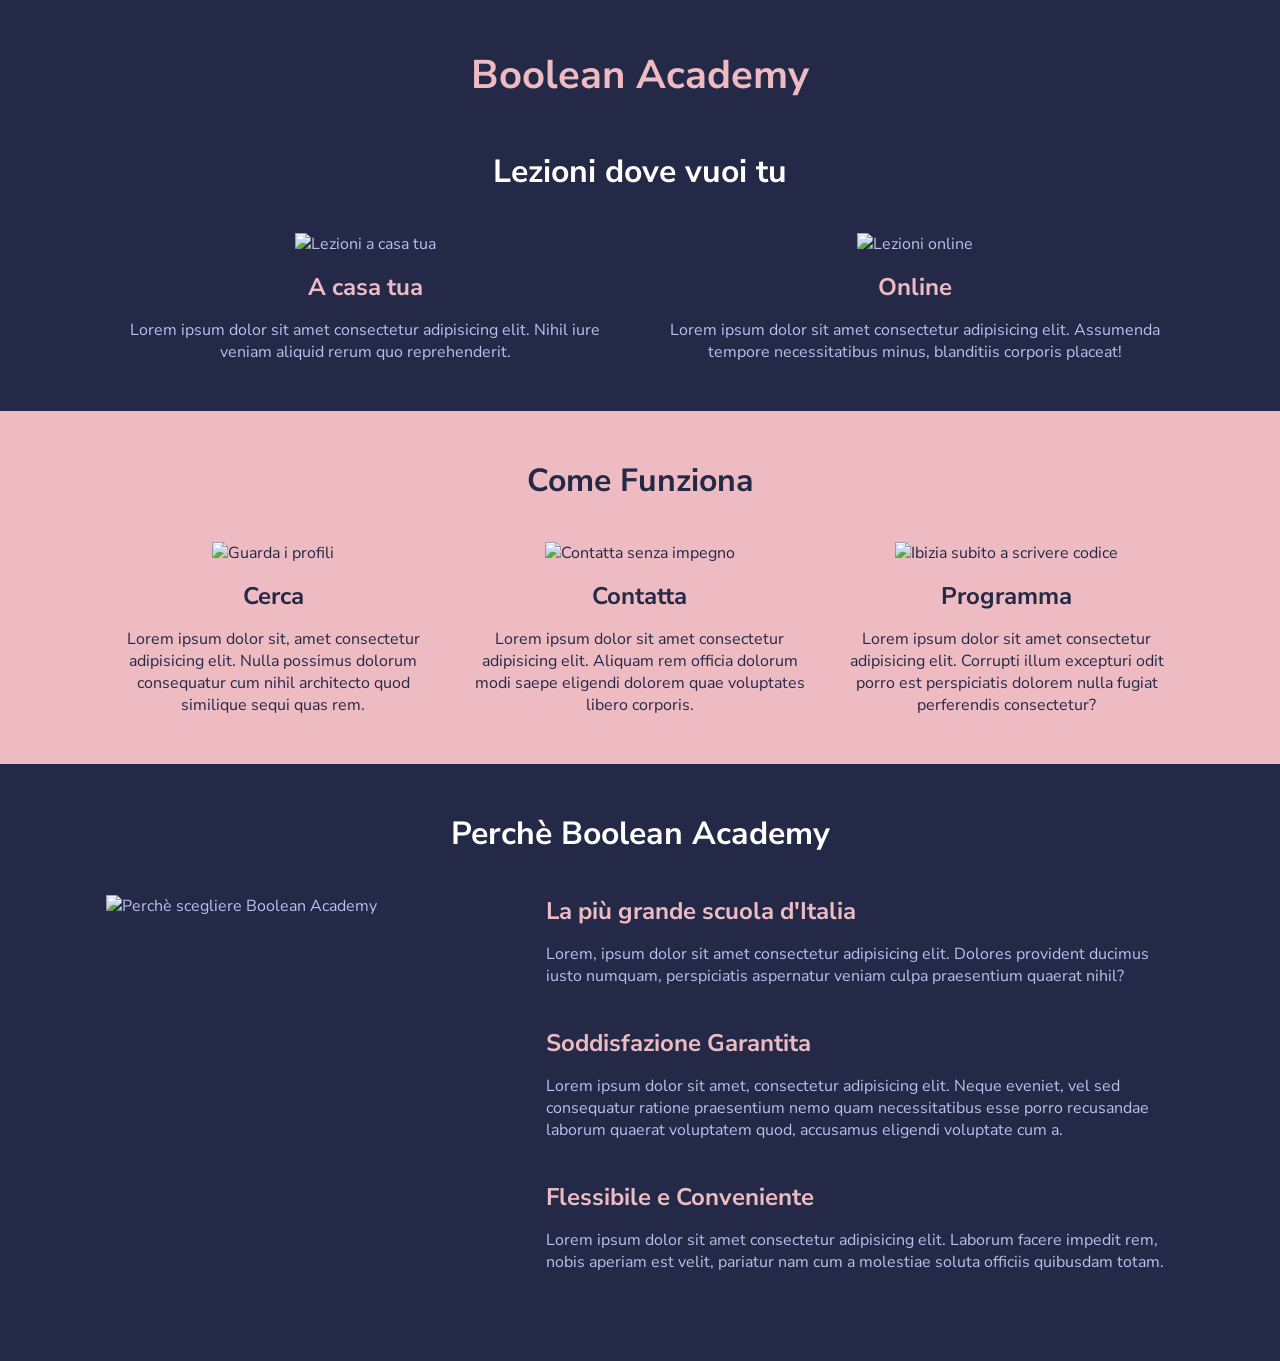
==== index.html @ 01a61bfc "link al file contente le Media Queries" ====
<!DOCTYPE html>
<html>
    <head>
        <meta charset="utf-8" />
        <title>Boolean Academy</title>
        <!-- Fonts -->
        <link
            href="https://fonts.googleapis.com/css2?family=Nunito+Sans:wght@400;700&display=swap"
            rel="stylesheet"
        />
        <!-- Main Styles -->
        <link rel="stylesheet" href="./style.css" />
        <link rel="stylesheet" href="./responsive.css">
    </head>
    <body>
        <!--
            Site Header
         -->
        <header class="site-header">
            <h1 class="text-center">Boolean Academy</h1>
        </header>

        <!--
            Main Contents
         -->
        <main>
            <!--
            Lessons Section
            -->
            <section class="lessons text-center">
                <div class="container">
                    <h2>Lezioni dove vuoi tu</h2>
                    <div class="row">
                        <div class="col">
                            <div class="card">
                                <img
                                    src="./img/home.svg"
                                    alt="Lezioni a casa tua"
                                />
                                <h3 class="title">A casa tua</h3>
                                <p class="text">
                                    Lorem ipsum dolor sit amet consectetur adipisicing elit. Nihil iure veniam aliquid rerum quo reprehenderit.
                                </p>
                            </div>
                        </div>
                        <div class="col">
                            <div class="card">
                                <img
                                    src="./img/online.svg"
                                    alt="Lezioni online"
                                />
                                <h3 class="title">Online</h3>
                                <p class="text">
                                    Lorem ipsum dolor sit amet consectetur adipisicing elit. Assumenda tempore necessitatibus minus, blanditiis corporis placeat!
                                </p>
                            </div>
                        </div>
                    </div>
                </div>
            </section>

            <!--
            Steps Section
            -->
            <section class="steps text-center">
                <div class="container">
                    <h2>Come Funziona</h2>
                    <div class="row">
                        <div class="col">
                            <div class="card">
                                <img
                                    src="./img/search.svg"
                                    alt="Guarda i profili"
                                />
                                <h3 class="title">Cerca</h3>
                                <p class="text">
                                    Lorem ipsum dolor sit, amet consectetur adipisicing elit. Nulla possimus dolorum consequatur cum nihil architecto quod similique sequi quas rem.
                                </p>
                            </div>
                        </div>
                        <div class="col">
                            <div class="card">
                                <img
                                    src="./img/contact.svg"
                                    alt="Contatta senza impegno"
                                />
                                <h3 class="title">Contatta</h3>
                                <p class="text">
                                    Lorem ipsum dolor sit amet consectetur adipisicing elit. Aliquam rem officia dolorum modi saepe eligendi dolorem quae voluptates libero corporis.
                                </p>
                            </div>
                        </div>
                        <div class="col">
                            <div class="card">
                                <img
                                    src="./img/code.svg"
                                    alt="Ibizia subito a scrivere codice"
                                />
                                <h3 class="title">Programma</h3>
                                <p class="text">
                                    Lorem ipsum dolor sit amet consectetur adipisicing elit. Corrupti illum excepturi odit porro est perspiciatis dolorem nulla fugiat perferendis consectetur?
                                </p>
                            </div>
                        </div>
                    </div>
                </div>
            </section>

            <!--
            Why Us Section
            -->
            <section class="why-us">
                <div class="container">
                    <h2 class="text-center">Perchè Boolean Academy</h2>
                    <div class="row">
                        <div class="col col-left">
                            <img
                                src="./img/why.svg"
                                alt="Perchè scegliere Boolean Academy"
                            />
                        </div>
                        <div class="col col-right">
                            <ul>
                                <li>
                                    <h3>La più grande scuola d'Italia</h3>
                                    <p>
                                        Lorem, ipsum dolor sit amet consectetur adipisicing elit. Dolores provident ducimus iusto numquam, perspiciatis aspernatur veniam culpa praesentium quaerat nihil?
                                    </p>
                                </li>
                                <li>
                                    <h3>Soddisfazione Garantita</h3>
                                    <p>
                                        Lorem ipsum dolor sit amet, consectetur adipisicing elit. Neque eveniet, vel sed consequatur ratione praesentium nemo quam necessitatibus esse porro recusandae laborum quaerat voluptatem quod, accusamus eligendi voluptate cum a.
                                    </p>
                                </li>
                                <li>
                                    <h3>Flessibile e Conveniente</h3>
                                    <p>
                                        Lorem ipsum dolor sit amet consectetur adipisicing elit. Laborum facere impedit rem, nobis aperiam est velit, pariatur nam cum a molestiae soluta officiis quibusdam totam.
                                    </p>
                                </li>
                            </ul>
                        </div>
                    </div>
                </div>
            </section>
        </main>
    </body>
</html>
---- style.css ----
/*************************************************
    GENERAL STYLES
 *************************************************/
 *,
 *::before,
 *::after {
     margin: 0;
     padding: 0;
     box-sizing: border-box;
 }
 
 body {
     font-family: 'Nunito Sans', sans-serif;
     color: #b8c1ec;
     background: #232946;
 }
 
 h1,
 h2,
 h3 {
     color: #eebbc3;
 }
 
 h1 {
     margin-bottom: 3rem;
     font-size: 2.5rem;
 }
 
 h2 {
     margin-bottom: 2.5rem;
     font-size: 2rem;
     color: #fffffe;
 }
 
 h3 {
     margin-bottom: 1rem;
     font-size: 1.5rem;
 }
 
 img {
     max-width: 100%;
 }
 
 /************************************************
     UTILITIES
  ************************************************/
 
 /* LAYOUT */
 .container {
     width: 1140px;
     margin: 0 auto;
     padding: 0 20px;
 }
 
 .row {
     display: flex;
 }
 
 .col {
     padding-left: 1rem;
     padding-right: 1rem;
 }
 
 /* TEXT */
 .text-center {
     text-align: center;
 }
 
 /************************************************
     SITE SECTIONS
  ************************************************/
 
 /* HEADER */
 .site-header {
     margin-top: 3rem;
 }
 
 /* LESSONS SECTION */
 .lessons .col {
     width: 50%;
 }
 
 .lessons .col img {
     height: 200px;
     margin-bottom: 1rem;
 }
 
 /* STEPS SECTION */
 .steps {
     margin: 3rem 0;
     padding: 3rem 0;
     color: #232946;
     background: #eebbc3;
 }
 
 .steps h2,
 .steps h3 {
     color: #232946;
 }
 
 .steps .col {
     width: calc(100% / 3);
 }
 
 .steps .col img {
     height: 200px;
     margin-bottom: 1rem;
 }
 
 /* WHY US SECTION */
 .why-us {
     margin-bottom: 3rem;
 }
 .why-us .col-left {
     width: 40%;
 }
 
 .why-us .col-right {
     width: 60%;
 }
 
 .why-us li {
     list-style: none;
     margin-bottom: 2.5rem;
 }
 
 /************************************************
     SOLUZIONE RESPONSIVE
  ************************************************/
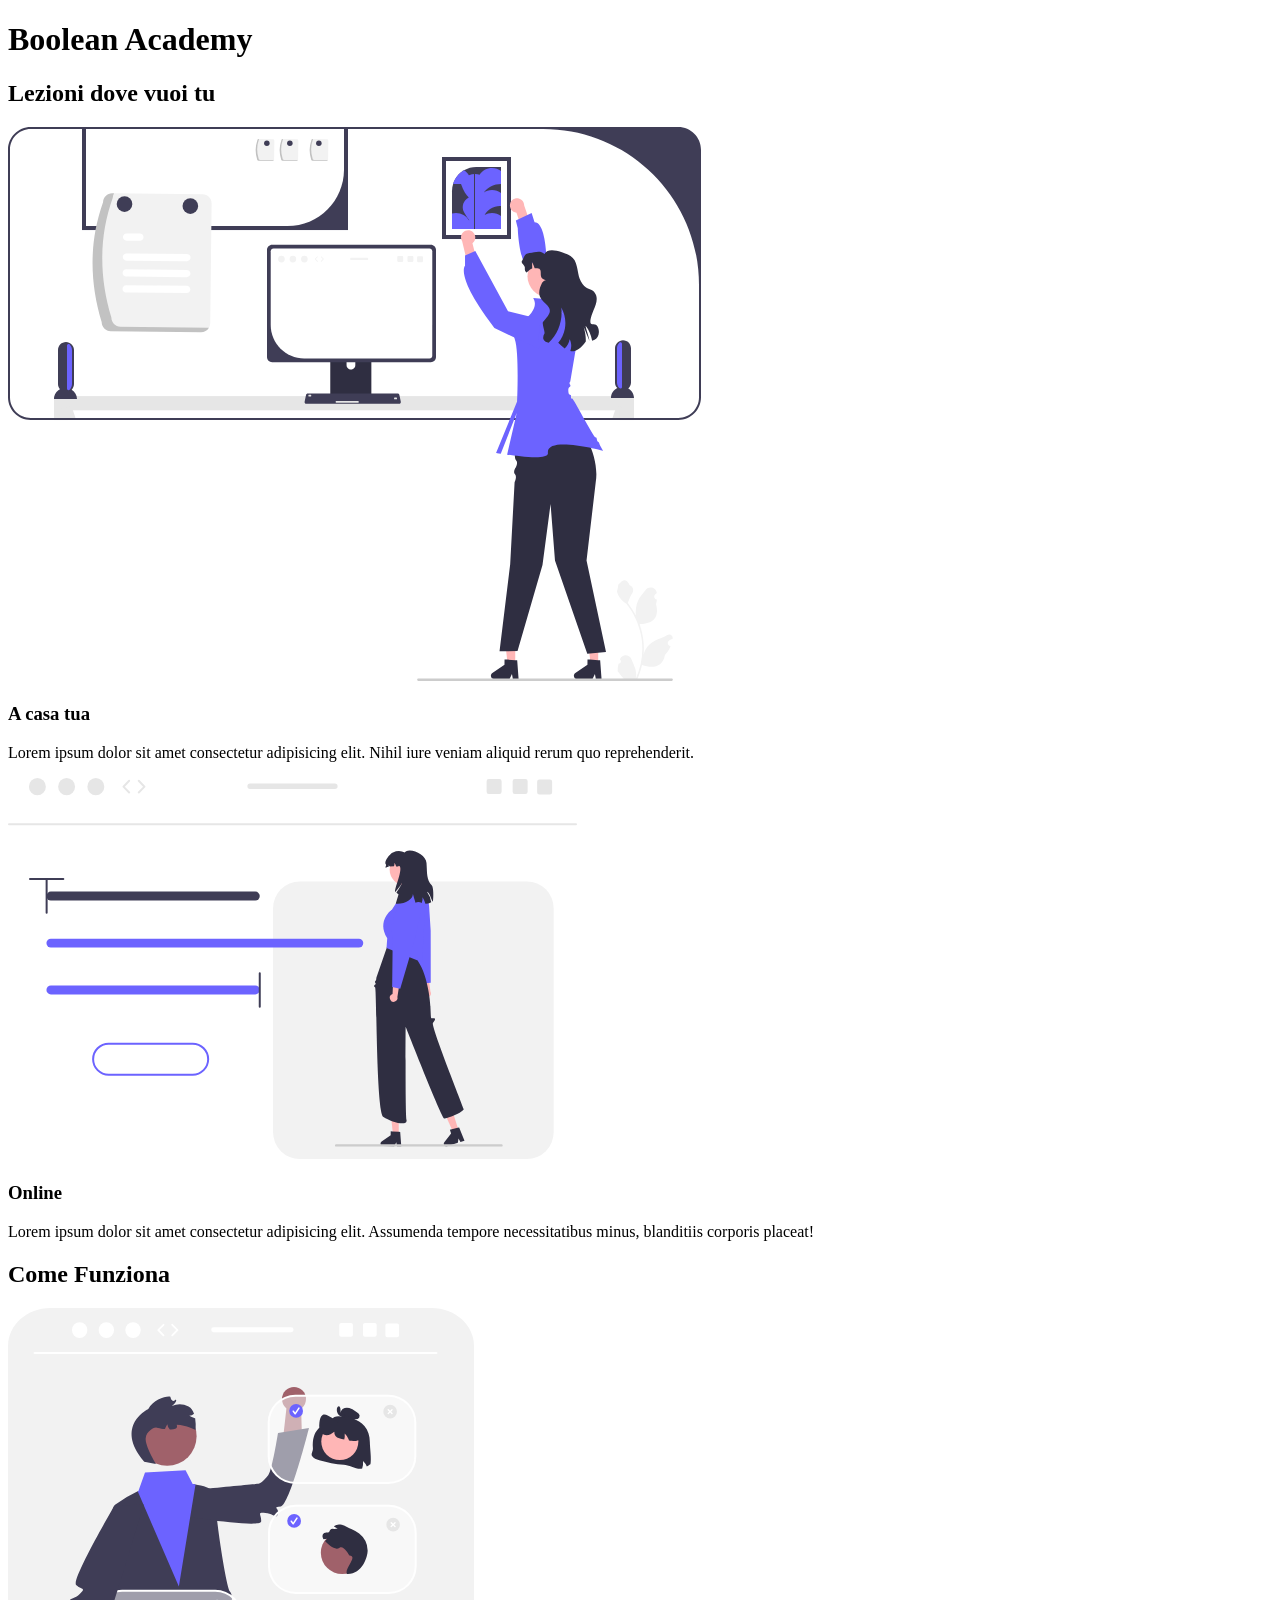
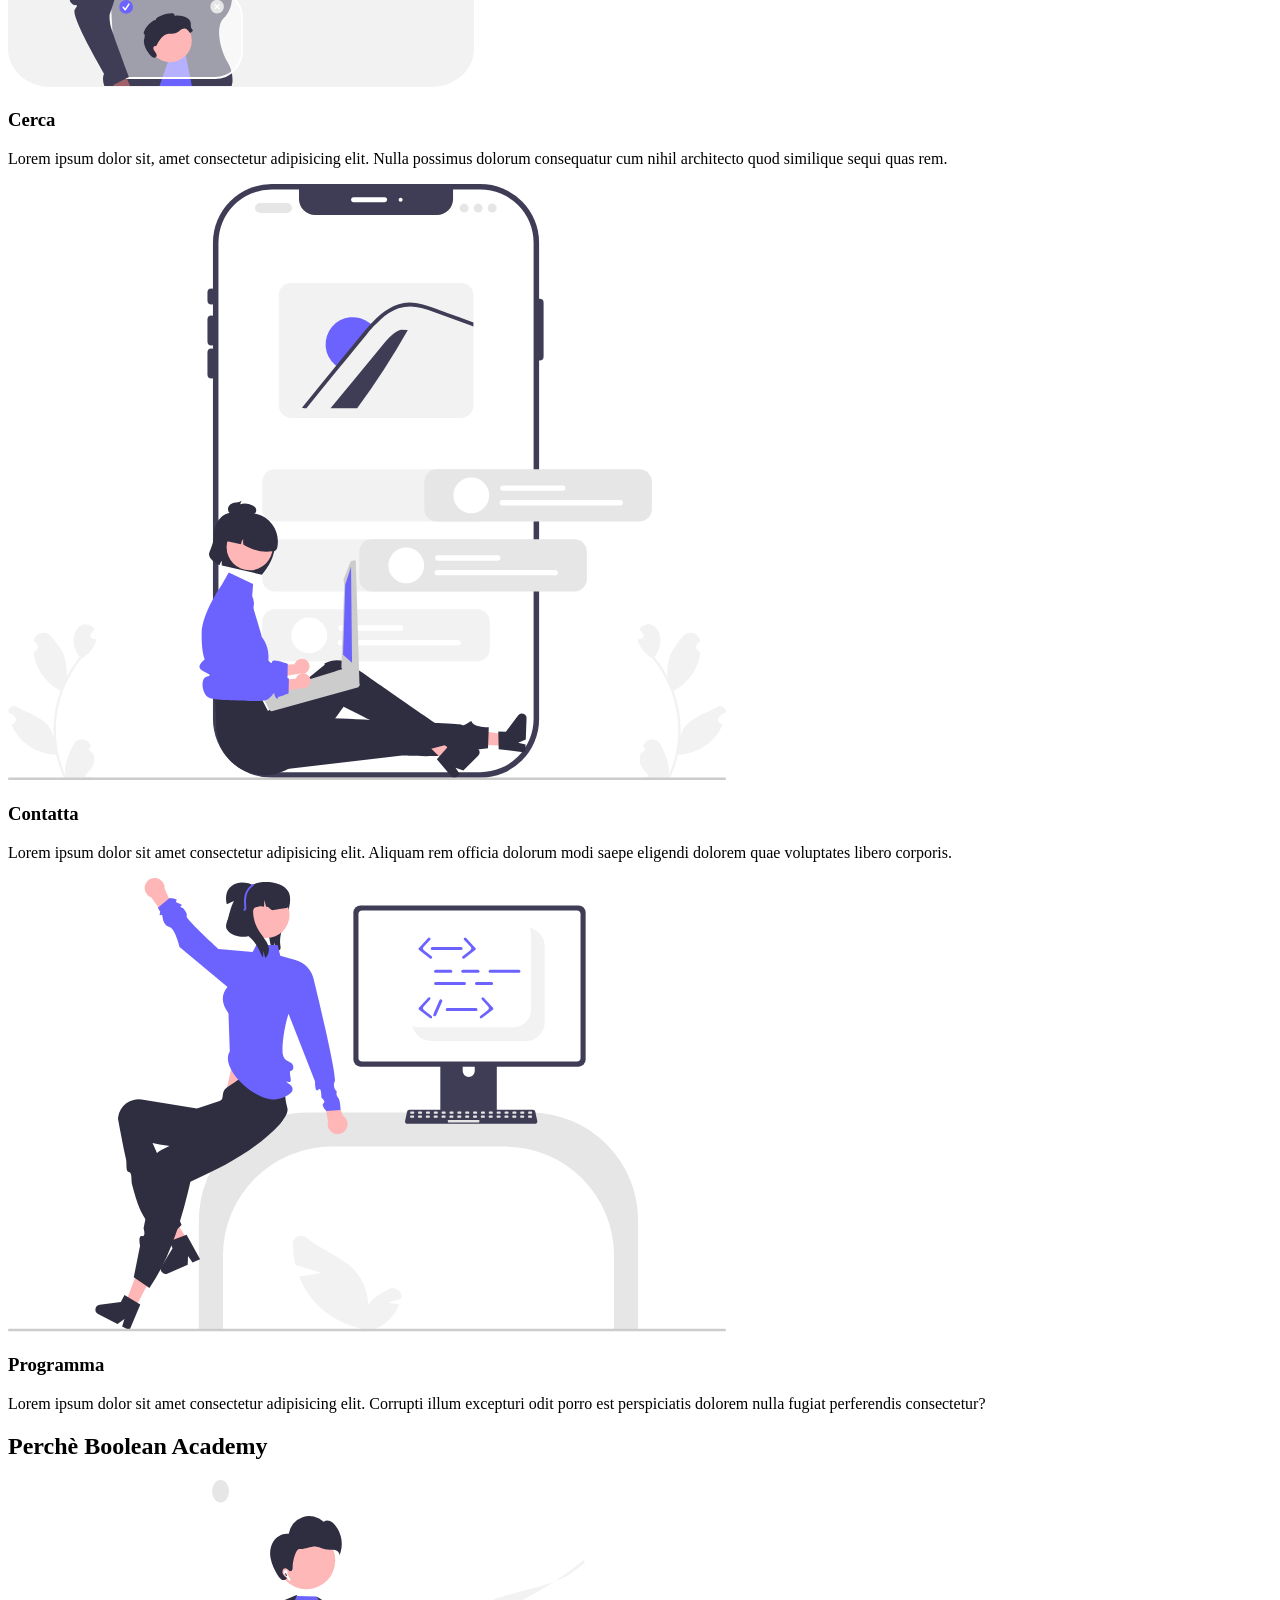
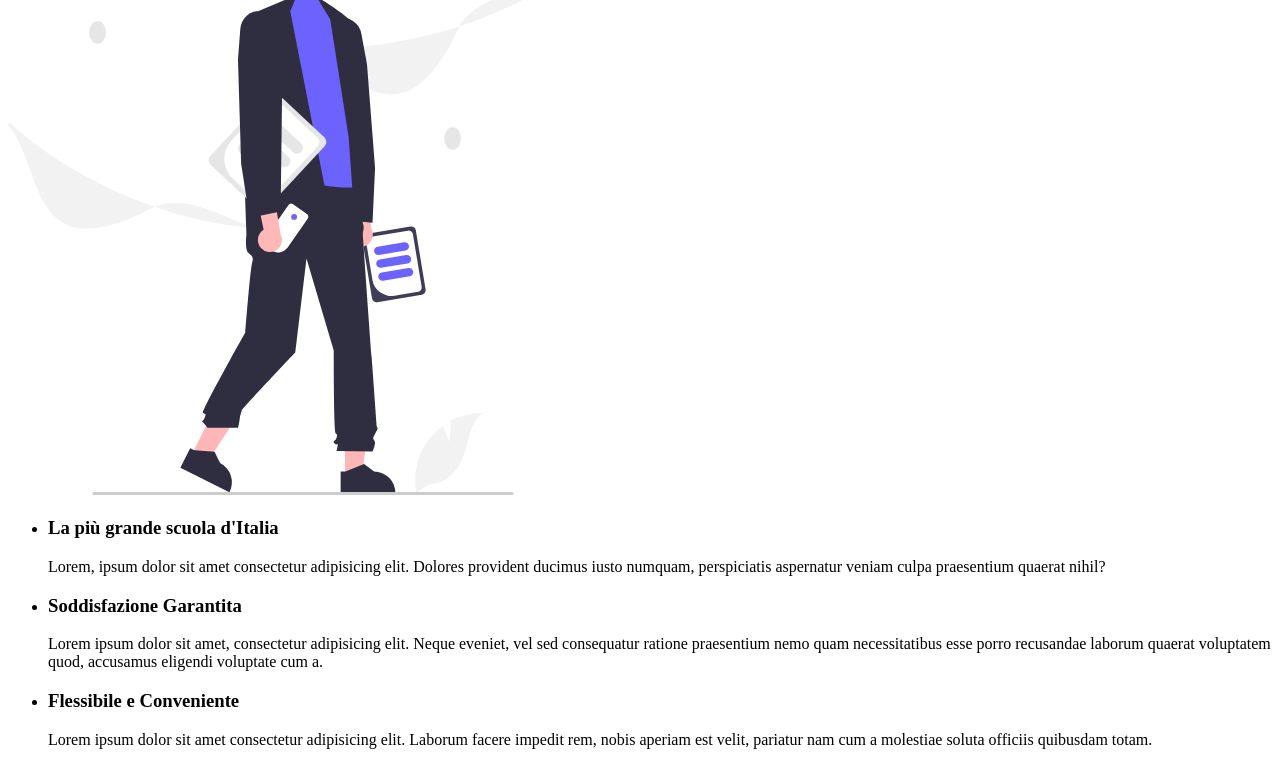
==== commit 4e05e4d9: "[UPD] INDEX, CSS E CARTELLA CARICATI" ====
--- a/index.html
+++ b/index.html
@@ -9,8 +9,7 @@
             rel="stylesheet"
         />
         <!-- Main Styles -->
-        <link rel="stylesheet" href="./style.css" />
-        <link rel="stylesheet" href="./responsive.css">
+        <link rel="stylesheet" href="./css/style.css" />
     </head>
     <body>
         <!--
